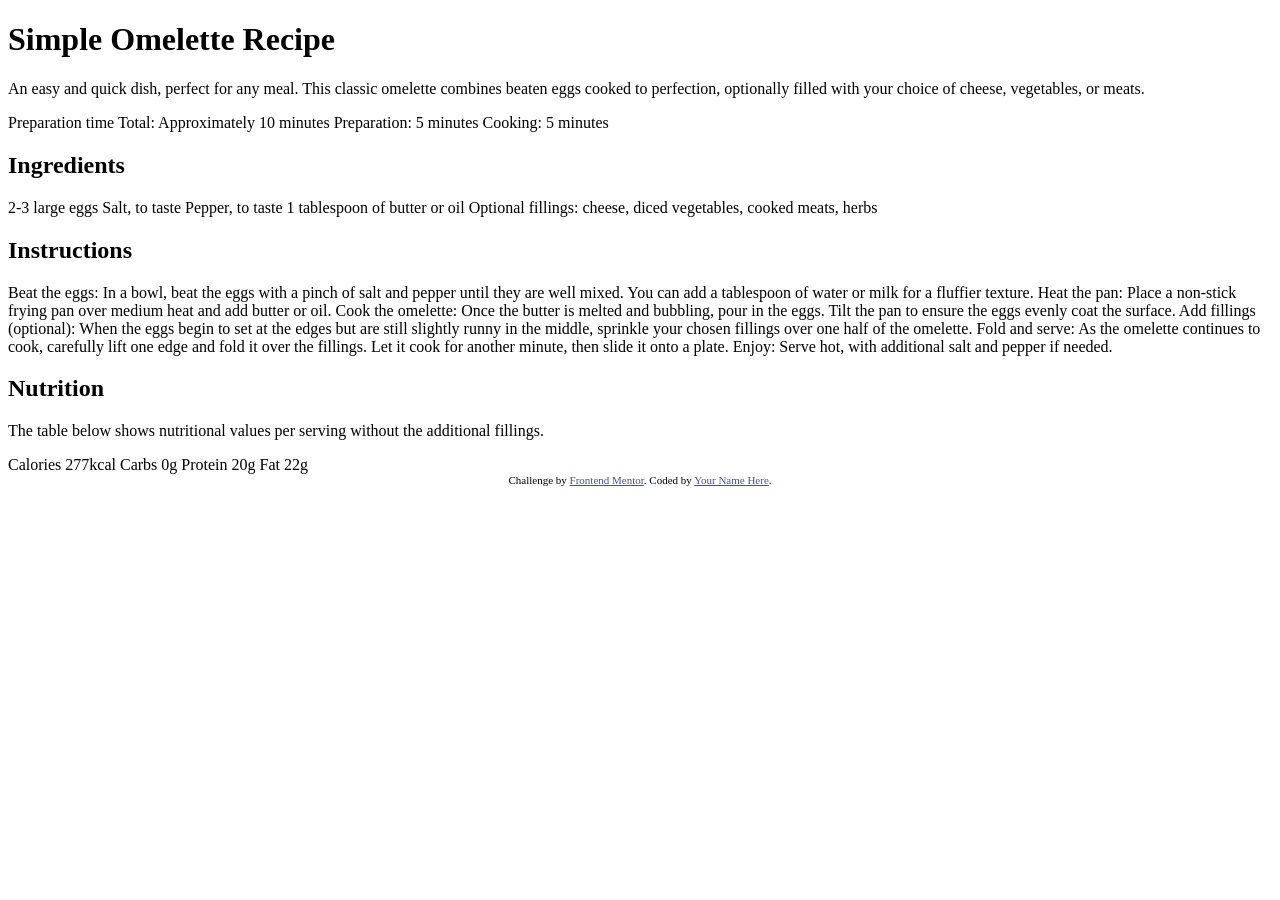
==== index.html @ 055bd99b "Initial commit" ====
<!DOCTYPE html>
<html lang="en">
<head>
  <meta charset="UTF-8">
  <meta name="viewport" content="width=device-width, initial-scale=1.0"> <!-- displays site properly based on user's device -->

  <link rel="icon" type="image/png" sizes="32x32" href="./assets/images/favicon-32x32.png">

  <link rel="stylesheet" href="stylesheet.css">
  
  <title>Frontend Mentor | Recipe page</title>

  <!-- Feel free to remove these styles or customise in your own stylesheet 👍 -->
  <style>
    .attribution { font-size: 11px; text-align: center; }
    .attribution a { color: hsl(228, 45%, 44%); }
  </style>
</head>
<body>
  <div>
    <h1>Simple Omelette Recipe</h1>

    <p>An easy and quick dish, perfect for any meal. This classic omelette combines beaten eggs cooked 
    to perfection, optionally filled with your choice of cheese, vegetables, or meats.</p>

    Preparation time

    Total: Approximately 10 minutes
    Preparation: 5 minutes
    Cooking: 5 minutes

    <h2>Ingredients</h2>

    2-3 large eggs
    Salt, to taste
    Pepper, to taste
    1 tablespoon of butter or oil
    Optional fillings: cheese, diced vegetables, cooked meats, herbs

    <h2>Instructions</h2>

    Beat the eggs: In a bowl, beat the eggs with a pinch of salt and pepper until they are well mixed. 
    You can add a tablespoon of water or milk for a fluffier texture.

    Heat the pan: Place a non-stick frying pan over medium heat and add butter or oil.

    Cook the omelette: Once the butter is melted and bubbling, pour in the eggs. Tilt the pan to ensure 
    the eggs evenly coat the surface.

    Add fillings (optional): When the eggs begin to set at the edges but are still slightly runny in the 
    middle, sprinkle your chosen fillings over one half of the omelette.

    Fold and serve: As the omelette continues to cook, carefully lift one edge and fold it over the 
    fillings. Let it cook for another minute, then slide it onto a plate.

    Enjoy: Serve hot, with additional salt and pepper if needed.

    <h2>Nutrition</h2>

    <p>The table below shows nutritional values per serving without the additional fillings.</p>

    Calories
    277kcal

    Carbs
    0g

    Protein
    20g

    Fat
    22g
  
    <div class="attribution">
      Challenge by <a href="https://www.frontendmentor.io?ref=challenge" target="_blank">Frontend Mentor</a>. 
      Coded by <a href="#">Your Name Here</a>.
    </div>
  </div>
</body>
</html>
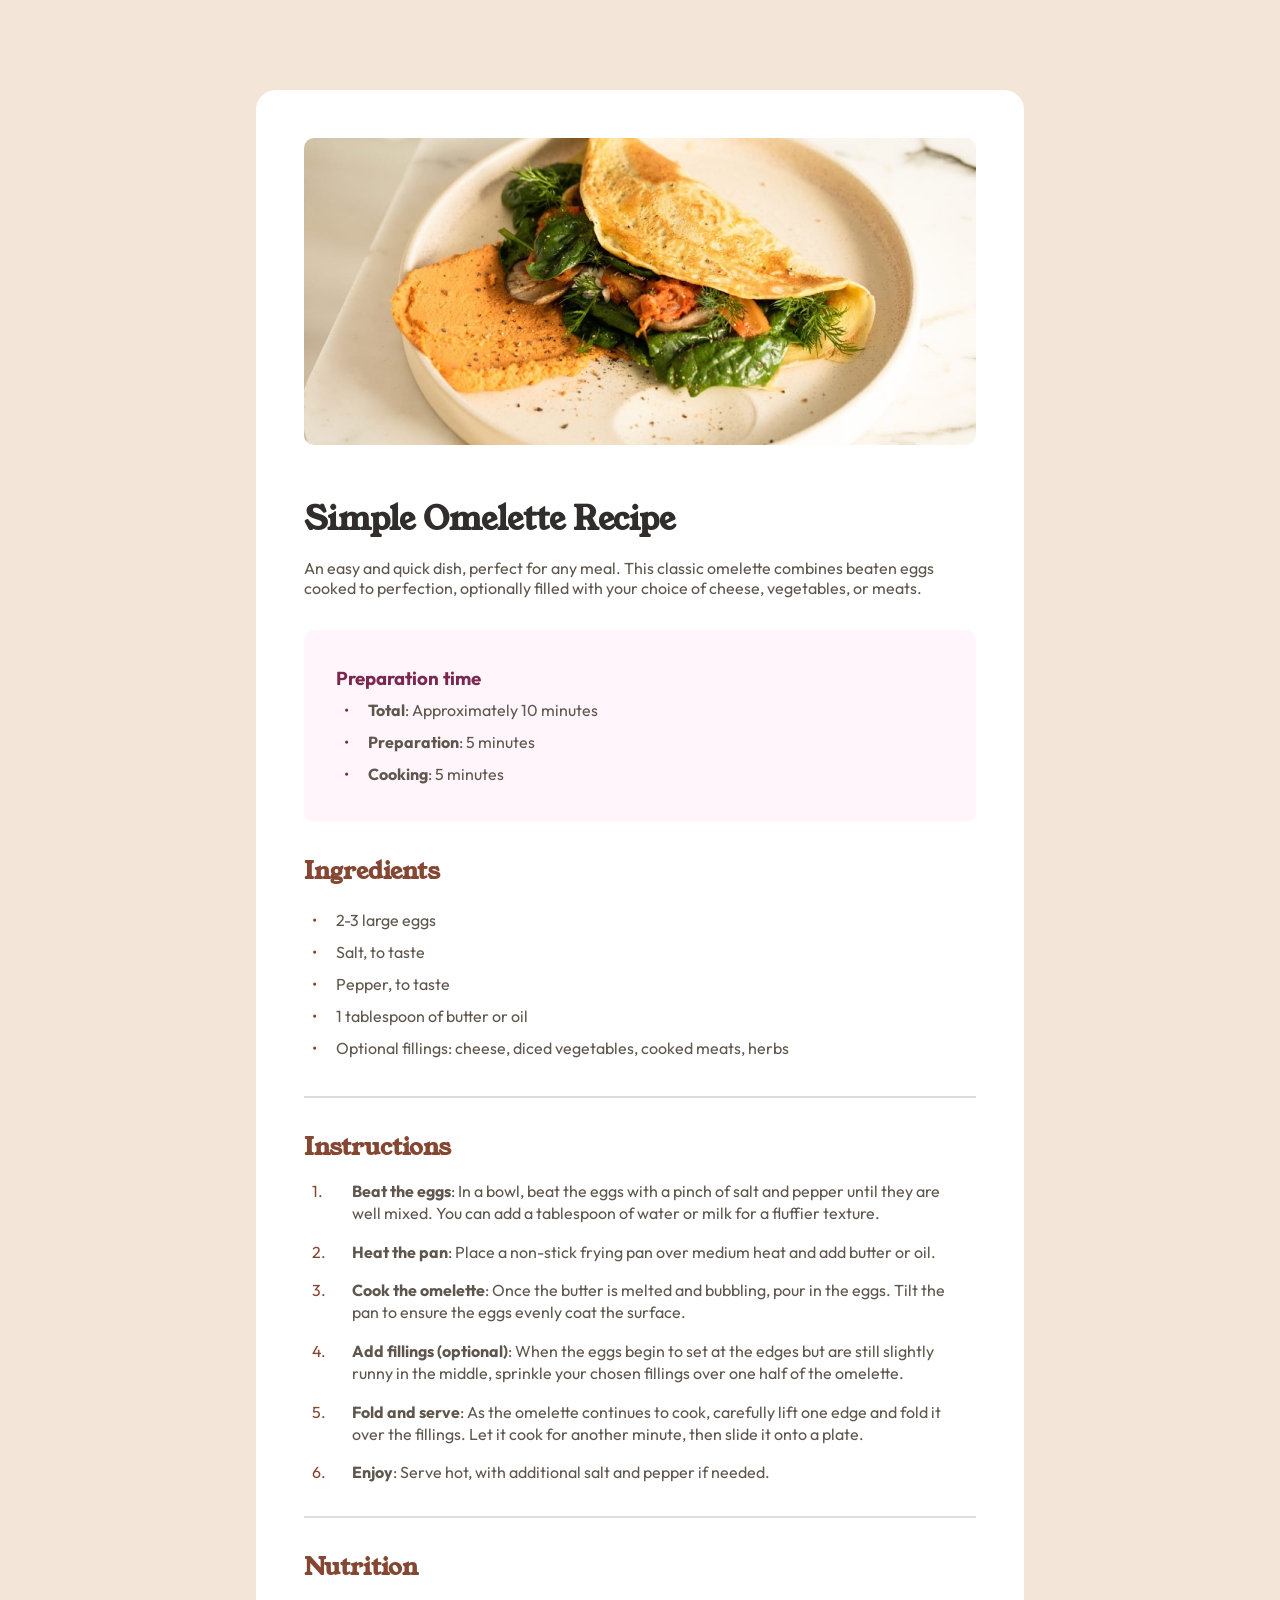
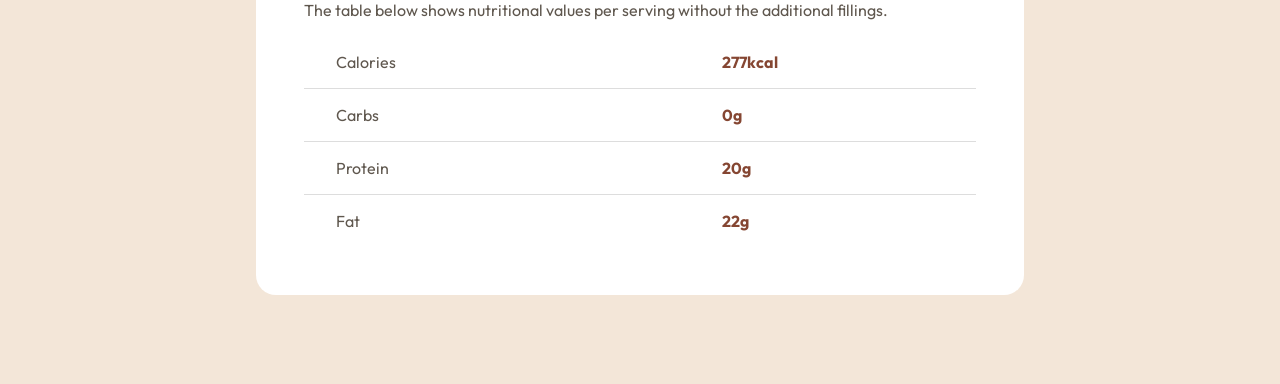
==== commit bce5df85: "Renamed the name of HTML file" ====
--- a/index.html
+++ b/index.html
@@ -1,80 +1,90 @@
 <!DOCTYPE html>
 <html lang="en">
 <head>
-  <meta charset="UTF-8">
-  <meta name="viewport" content="width=device-width, initial-scale=1.0"> <!-- displays site properly based on user's device -->
-
-  <link rel="icon" type="image/png" sizes="32x32" href="./assets/images/favicon-32x32.png">
-
-  <link rel="stylesheet" href="stylesheet.css">
-  
-  <title>Frontend Mentor | Recipe page</title>
-
-  <!-- Feel free to remove these styles or customise in your own stylesheet 👍 -->
-  <style>
-    .attribution { font-size: 11px; text-align: center; }
-    .attribution a { color: hsl(228, 45%, 44%); }
-  </style>
+    <meta charset="UTF-8">
+    <meta name="viewport" content="width=device-width, initial-scale=1.0">
+    <meta name="description" content="A simple and easy-to-follow omelette recipe for a quick and delicious meal.">
+    <link rel="icon" type="image/png" sizes="32x32" href="./assets/images/favicon-32x32.png">
+    <link rel="stylesheet" href="stylesheet.css">
+    <link rel="preconnect" href="https://fonts.googleapis.com">
+    <link rel="preconnect" href="https://fonts.gstatic.com" crossorigin>
+    <link href="https://fonts.googleapis.com/css2?family=Outfit:wght@100..900&family=Young+Serif&display=swap" rel="stylesheet">
+    <title>Recipe Page</title>
 </head>
 <body>
-  <div>
-    <h1>Simple Omelette Recipe</h1>
+<div class="container">
+    <div class="recipe-image">
+        <img src="/assets/images/image-omelette.jpeg" alt="Simple omelette served on a plate">
+    </div>
+    
+    <div class="recipe-information">
+        <h1>Simple Omelette Recipe</h1>
+        <p>An easy and quick dish, perfect for any meal. This classic omelette combines beaten eggs cooked 
+        to perfection, optionally filled with your choice of cheese, vegetables, or meats.</p>
+        
+        <div class="Preparation-time">
+            <h3>Preparation time</h3>
+            <ul class="proper-list">
+                <li><span>Total</span>: Approximately 10 minutes</li>
+                <li><span>Preparation</span>: 5 minutes</li>
+                <li><span>Cooking</span>: 5 minutes</li>
+            </ul>
+        </div>
 
-    <p>An easy and quick dish, perfect for any meal. This classic omelette combines beaten eggs cooked 
-    to perfection, optionally filled with your choice of cheese, vegetables, or meats.</p>
+        <div class="ingredient-container">
+            <h2>Ingredients</h2>
+            <ul class="proper-list">
+                <li>2-3 large eggs</li>
+                <li>Salt, to taste</li>
+                <li>Pepper, to taste</li>
+                <li>1 tablespoon of butter or oil</li>
+                <li>Optional fillings: cheese, diced vegetables, cooked meats, herbs</li>
+            </ul>
+        </div>
 
-    Preparation time
+        <hr>
 
-    Total: Approximately 10 minutes
-    Preparation: 5 minutes
-    Cooking: 5 minutes
+        <div class="instruction-container">
+            <h2>Instructions</h2>
+            <ol class="proper-list">
+                <li><span>Beat the eggs</span>: In a bowl, beat the eggs with a pinch of salt and pepper until they are well mixed. 
+                You can add a tablespoon of water or milk for a fluffier texture.</li>
+                <li><span>Heat the pan</span>: Place a non-stick frying pan over medium heat and add butter or oil.</li>
+                <li><span>Cook the omelette</span>: Once the butter is melted and bubbling, pour in the eggs. Tilt the pan to ensure 
+                the eggs evenly coat the surface.</li>
+                <li><span>Add fillings (optional)</span>: When the eggs begin to set at the edges but are still slightly runny in the 
+                middle, sprinkle your chosen fillings over one half of the omelette.</li>
+                <li><span>Fold and serve</span>: As the omelette continues to cook, carefully lift one edge and fold it over the 
+                fillings. Let it cook for another minute, then slide it onto a plate.</li>
+                <li><span>Enjoy</span>: Serve hot, with additional salt and pepper if needed.</li>
+            </ol>
+        </div>
 
-    <h2>Ingredients</h2>
+        <hr>
 
-    2-3 large eggs
-    Salt, to taste
-    Pepper, to taste
-    1 tablespoon of butter or oil
-    Optional fillings: cheese, diced vegetables, cooked meats, herbs
-
-    <h2>Instructions</h2>
-
-    Beat the eggs: In a bowl, beat the eggs with a pinch of salt and pepper until they are well mixed. 
-    You can add a tablespoon of water or milk for a fluffier texture.
-
-    Heat the pan: Place a non-stick frying pan over medium heat and add butter or oil.
-
-    Cook the omelette: Once the butter is melted and bubbling, pour in the eggs. Tilt the pan to ensure 
-    the eggs evenly coat the surface.
-
-    Add fillings (optional): When the eggs begin to set at the edges but are still slightly runny in the 
-    middle, sprinkle your chosen fillings over one half of the omelette.
-
-    Fold and serve: As the omelette continues to cook, carefully lift one edge and fold it over the 
-    fillings. Let it cook for another minute, then slide it onto a plate.
-
-    Enjoy: Serve hot, with additional salt and pepper if needed.
-
-    <h2>Nutrition</h2>
-
-    <p>The table below shows nutritional values per serving without the additional fillings.</p>
-
-    Calories
-    277kcal
-
-    Carbs
-    0g
-
-    Protein
-    20g
-
-    Fat
-    22g
-  
-    <div class="attribution">
-      Challenge by <a href="https://www.frontendmentor.io?ref=challenge" target="_blank">Frontend Mentor</a>. 
-      Coded by <a href="#">Your Name Here</a>.
+        <div class="nutrition-container">
+            <h2>Nutrition</h2>
+            <p>The table below shows nutritional values per serving without the additional fillings.</p>
+            <table>
+                <tr>
+                    <th scope="row">Calories</th>
+                    <td>277kcal</td>
+                </tr>
+                <tr>
+                    <th scope="row">Carbs</th>
+                    <td>0g</td>
+                </tr>
+                <tr>
+                    <th scope="row">Protein</th>
+                    <td>20g</td>
+                </tr>
+                <tr>
+                    <th scope="row">Fat</th>
+                    <td>22g</td>
+                </tr>
+            </table>
+        </div>
     </div>
-  </div>
+</div>
 </body>
 </html>
--- a/stylesheet.css
+++ b/stylesheet.css
@@ -0,0 +1,177 @@
+* {
+    padding: 0;
+    margin: 0;
+    box-sizing: border-box;
+}
+
+:root {
+    --Nutmeg: hsl(14, 45%, 36%);
+    --Dark-Raspberry: hsl(332, 51%, 32%);
+
+    --White: hsl(0, 0%, 100%);
+    --Rose-White: hsl(330, 100%, 98%);
+    --Eggshell: hsl(30, 54%, 90%);
+    --Light-Grey: hsl(30, 18%, 87%);
+    --Wenge-Brown: hsl(30, 10%, 34%);
+    --Dark-Charcoal: hsl(24, 5%, 18%);
+}
+
+body {
+    background-color: var(--Eggshell);
+    color: var(--Wenge-Brown);
+    font-family: 'Outfit', 'Young Serif';
+    display: grid;
+    place-content: center;
+}
+
+.container {
+    background-color: var(--White);
+    width: 60%;
+    margin: 7% auto;
+    border-radius: 20px;
+}
+
+.container img {
+    max-width: 100%;
+    height: auto;
+    border-radius: 10px;
+}
+
+.recipe-image {
+    padding: 3rem 3rem 0 3rem;
+}
+
+.recipe-information {
+    padding: 3rem;
+}
+
+p {
+    margin: 1rem 0;
+}
+
+.nutrition-container p {
+    margin: 1rem 0;
+}
+
+.Preparation-time {
+    background-color: var(--Rose-White);
+    border-radius: 10px;
+    padding: 2rem;
+    margin: 2rem 0;
+    line-height: 2rem;
+}
+
+.Preparation-time h3 {
+    color: var(--Dark-Raspberry);
+}
+
+.ingredient-container ul {
+    margin: 1rem 0;
+    line-height: 2rem;
+}
+
+h1 {
+    font-family: 'Young Serif';
+    color: var(--Dark-Charcoal);
+}
+
+h2 {
+    color: var(--Nutmeg);
+    font-family: 'Young Serif';
+}
+
+.instruction-container h2 {
+    margin: 1rem 0;
+}
+
+ul.proper-list {
+    padding-left: 2rem;
+    list-style-type: none;
+}
+
+ul.proper-list li::before {
+    content: '•';
+    color: var(--Nutmeg);
+    display: inline-block;
+    width: 1.5em;
+    margin-left: -1.5em;
+}
+
+.Preparation-time ul.proper-list li::before {
+    color: var(--Dark-Raspberry); /* Different color */
+}
+
+ol.proper-list {
+    padding-left: 2rem;
+    line-height: 1.4rem;
+    list-style-type: none;
+    counter-reset: custom-counter; /* Initializes the counter */
+}
+
+ol.proper-list li {
+    margin: 1rem;
+    counter-increment: custom-counter; /* Increments the counter */
+}
+
+ol.proper-list li::before {
+    content: counter(custom-counter) ".";
+    color: var(--Nutmeg);
+    display: inline-block;
+    width: 1.5em;
+    margin-left: -2.5em;
+    margin-right: 1em;
+}
+
+hr {
+    margin: 2rem 0;
+    border: 1px solid #ddd;
+}
+
+.nutrition-container table {
+    border-collapse: collapse;
+    width: 100%;
+    text-align: left;
+}
+
+.nutrition-container tr {
+    border-bottom: 1px solid #ddd;
+}
+
+span {
+    font-weight: bolder;
+}
+
+.nutrition-container table tr:last-child {
+    border-bottom: none;
+}
+
+.nutrition-container th {
+    padding: 1rem 0 1rem 2rem;
+    font-weight: 400;
+}
+
+.nutrition-container td {
+    color: var(--Nutmeg);
+    font-weight: bolder;
+}
+
+@media (max-width: 375px) {
+    .container {
+        width: 100%;
+        margin: 0;
+        border-radius: 0;
+    }
+    
+    .container img {
+        border-radius: 0;
+    }
+
+    .recipe-image {
+        padding: 0;
+    }
+
+    .recipe-information {
+        padding: 2rem;
+    }
+
+}
